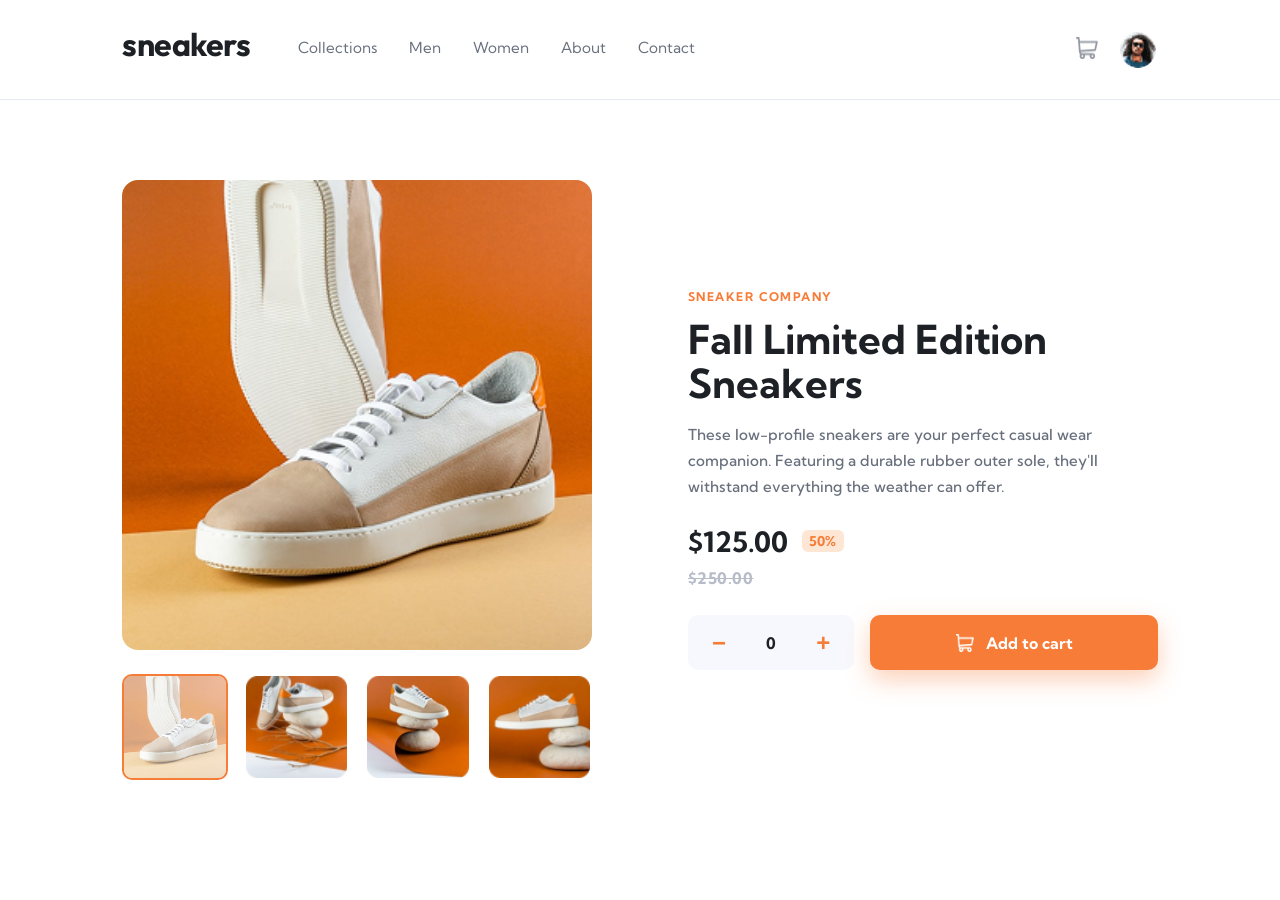
==== index.html @ 93771d0f "inital and final commit" ====
<!doctype html>
<html lang="en">
  <head>
    <meta charset="UTF-8" />
    <meta name="viewport" content="width=device-width, initial-scale=1.0" />
    <title>Sneakers</title>
    <link rel="preconnect" href="https://fonts.googleapis.com" />
    <link rel="preconnect" href="https://fonts.gstatic.com" crossorigin />
    <link
      href="https://fonts.googleapis.com/css2?family=Kumbh+Sans:wght@400;700&family=Outfit:wght@700&display=swap"
      rel="stylesheet"
    />
    <link rel="stylesheet" href="styles.css" />
  </head>
  <body>
    <header>
      <div class="nav-left">
        <button class="hamburger" aria-label="Open menu">
          <span></span>
          <span></span>
          <span></span>
        </button>
        <a href="#" class="logo">sneakers</a>
        <nav>
          <a href="#">Collections</a>
          <a href="#">Men</a>
          <a href="#">Women</a>
          <a href="#">About</a>
          <a href="#">Contact</a>
        </nav>
      </div>

      <div class="nav-right">
        <button class="cart-btn" aria-label="Open cart" id="cart-toggle">
          <img src="assets/cart-logo.png" alt="cart logo" />
          <span class="cart-count" id="cart-count" style="display: none"
            >0</span
          >
        </button>

        <div class="cart-dropdown" id="cart-dropdown">
          <div class="cart-dropdown-header">Cart</div>
          <div class="cart-dropdown-body" id="cart-body">
            <p
              style="
                color: var(--gray);
                font-size: 0.9rem;
                text-align: center;
                padding: 1rem 0;
              "
            >
              Your cart is empty.
            </p>
          </div>
        </div>

        <img src="assets/profile-pic.png" alt="User avatar" class="avatar" />
      </div>
    </header>

    <main>
      <section class="gallery">
        <div class="gallery-main">
          <img
            src="assets/image1.png"
            alt="Fall Limited Edition Sneakers"
            id="main-img"
          />
          <button
            class="gallery-nav gallery-prev"
            aria-label="Previous image"
            id="prev-btn"
          >
            <svg viewBox="0 0 12 18"><polyline points="11 1 2 9 11 17" /></svg>
          </button>
          <button
            class="gallery-nav gallery-next"
            aria-label="Next image"
            id="next-btn"
          >
            <svg viewBox="0 0 12 18"><polyline points="1 1 10 9 1 17" /></svg>
          </button>
        </div>
        <div class="gallery-thumbs">
          <button class="thumb-btn active" data-index="0">
            <img src="assets/image1.png" alt="Product thumbnail 1" />
          </button>
          <button class="thumb-btn" data-index="1">
            <img src="assets/image2.png" alt="Product thumbnail 2" />
          </button>
          <button class="thumb-btn" data-index="2">
            <img src="assets/image3.png" alt="Product thumbnail 3" />
          </button>
          <button class="thumb-btn" data-index="3">
            <img src="assets/image4.png" alt="Product thumbnail 4" />
          </button>
        </div>
      </section>

      <section class="product">
        <p class="product-brand">Sneaker Company</p>
        <h1 class="product-title">Fall Limited Edition Sneakers</h1>
        <p class="product-desc">
          These low-profile sneakers are your perfect casual wear companion.
          Featuring a durable rubber outer sole, they'll withstand everything
          the weather can offer.
        </p>

        <div class="pricing">
          <div class="pricing-left">
            <span class="price-current">$125.00</span>
            <span class="price-badge">50%</span>
          </div>
          <span class="price-original">$250.00</span>
        </div>

        <div class="quantity-cart">
          <div class="quantity">
            <button
              class="qty-btn"
              id="qty-minus"
              aria-label="Decrease quantity"
            >
              &#8722;
            </button>
            <span class="qty-value" id="qty-value">0</span>
            <button
              class="qty-btn"
              id="qty-plus"
              aria-label="Increase quantity"
            >
              &#43;
            </button>
          </div>
          <button class="btn-add" id="add-to-cart">
            <img class="cart-logo" src="assets/cart-logo.png" alt="cart" />
            Add to cart
          </button>
        </div>
      </section>
    </main>

    <script src="main.js"></script>
  </body>
</html>
---- styles.css ----
@import url("https://fonts.googleapis.com/css2?family=Kumbh+Sans:wght@400;700&family=Outfit:wght@700&display=swap");

*,
*::before,
*::after {
  box-sizing: border-box;
  margin: 0;
  padding: 0;
}

:root {
  --orange: #f77c37;
  --orange-pale: #fde6d4;
  --dark: #1d2025;
  --gray: #69707d;
  --light-gray: #b6bcc8;
  --border: #e4e9f2;
  --white: #ffffff;
}

body {
  font-family: "Kumbh Sans", sans-serif;
  background: var(--white);
  color: var(--dark);
}

header {
  display: flex;
  align-items: center;
  justify-content: space-between;
  padding: 1.25rem 1.5rem;
  border-bottom: 1px solid var(--border);
  position: sticky;
  top: 0;
  background: var(--white);
  z-index: 100;
}

.nav-left {
  display: flex;
  align-items: center;
  gap: 1rem;
}

.hamburger {
  background: none;
  border: none;
  cursor: pointer;
  display: flex;
  flex-direction: column;
  gap: 5px;
  padding: 4px;
}

.hamburger span {
  display: block;
  width: 22px;
  height: 2px;
  background: var(--dark);
  border-radius: 2px;
}

.logo {
  font-family: "Outfit", sans-serif;
  font-size: 2rem;
  font-weight: 700;
  color: var(--dark);
  margin-bottom: 11px;
  text-decoration: none;
  letter-spacing: -0.5px;
}

nav {
  display: none;
}

.nav-right {
  display: flex;
  align-items: center;
  gap: 1rem;
  position: relative;
}

.cart-btn {
  background: none;
  border: none;
  cursor: pointer;
  position: relative;
  padding: 4px;
}

.cart-btn img {
  width: 22px;
  height: 22px;
  opacity: 0.7;
  transition: opacity 0.2s;
}

.cart-btn:hover img {
  opacity: 1;
}

.cart-count {
  position: absolute;
  top: 0;
  right: 0;
  background: var(--orange);
  color: var(--white);
  font-size: 0.6rem;
  font-weight: 700;
  width: 16px;
  height: 16px;
  border-radius: 50%;
  display: flex;
  align-items: center;
  justify-content: center;
}

.avatar {
  width: 32px;
  height: 32px;
  border-radius: 50%;
  object-fit: cover;
  border: 2px solid transparent;
  transition: border-color 0.2s;
  cursor: pointer;
}

.avatar:hover {
  border-color: var(--orange);
}

.cart-dropdown {
  display: none;
  position: absolute;
  top: calc(100% + 1rem);
  right: 0;
  background: var(--white);
  border-radius: 12px;
  box-shadow: 0 8px 40px rgba(0, 0, 0, 0.15);
  width: 320px;
  z-index: 200;
  overflow: hidden;
}

.cart-dropdown.open {
  display: block;
}

.cart-dropdown-header {
  padding: 1.25rem 1.5rem;
  border-bottom: 1px solid var(--border);
  font-weight: 700;
  font-size: 0.95rem;
}

.cart-dropdown-body {
  padding: 1.5rem;
  display: flex;
  flex-direction: column;
  gap: 1rem;
}

.cart-item {
  display: flex;
  align-items: center;
  gap: 1rem;
}

.cart-item img {
  width: 52px;
  height: 52px;
  border-radius: 6px;
  object-fit: cover;
}

.cart-item-info {
  flex: 1;
}

.cart-item-name {
  font-size: 0.9rem;
  color: var(--gray);
  margin-bottom: 4px;
}

.cart-item-price {
  font-size: 0.9rem;
  color: var(--gray);
}

.cart-item-price strong {
  color: var(--dark);
  font-weight: 700;
}

.cart-delete {
  background: none;
  border: none;
  cursor: pointer;
  padding: 4px;
}

.cart-delete svg {
  width: 16px;
  height: 16px;
  fill: var(--light-gray);
  transition: fill 0.2s;
}

.cart-delete:hover svg {
  fill: var(--dark);
}

.btn-checkout {
  display: block;
  width: 100%;
  padding: 1rem;
  background: var(--orange);
  color: var(--white);
  border: none;
  border-radius: 10px;
  font-family: "Kumbh Sans", sans-serif;
  font-weight: 700;
  font-size: 0.95rem;
  cursor: pointer;
  transition: background 0.2s;
}

.btn-checkout:hover {
  background: #e06820;
}

.gallery {
  position: relative;
}

.gallery-main {
  position: relative;
  overflow: hidden;
  aspect-ratio: 1 / 1;
}

.gallery-main img {
  width: 100%;
  height: 100%;
  object-fit: cover;
  display: block;
}

.gallery-nav {
  position: absolute;
  top: 50%;
  transform: translateY(-50%);
  background: var(--white);
  border: none;
  border-radius: 50%;
  width: 40px;
  height: 40px;
  display: flex;
  align-items: center;
  justify-content: center;
  cursor: pointer;
  box-shadow: 0 2px 10px rgba(0, 0, 0, 0.1);
  transition: background 0.2s;
}

.gallery-nav:hover {
  background: var(--orange-pale);
}

.gallery-nav svg {
  width: 10px;
  height: 10px;
  fill: none;
  stroke: var(--dark);
  stroke-width: 3;
  stroke-linecap: round;
  stroke-linejoin: round;
}

.gallery-prev {
  left: 1rem;
}

.gallery-next {
  right: 1rem;
}

.gallery-thumbs {
  display: none;
}

.product {
  padding: 1.75rem 1.5rem 3rem;
}

.product-brand {
  font-size: 0.75rem;
  font-weight: 700;
  letter-spacing: 0.12em;
  text-transform: uppercase;
  color: var(--orange);
  margin-bottom: 0.85rem;
}

.product-title {
  font-family: "Kumbh Sans", sans-serif;
  font-size: 1.75rem;
  font-weight: 700;
  line-height: 1.1;
  color: var(--dark);
  margin-bottom: 1rem;
}

.product-desc {
  font-size: 0.95rem;
  font-weight: 500;
  line-height: 1.7;
  color: var(--gray);
  margin-bottom: 1.5rem;
}

.pricing {
  display: flex;
  align-items: center;
  justify-content: space-between;
  margin-bottom: 1.5rem;
}

.pricing-left {
  display: flex;
  align-items: center;
  gap: 0.85rem;
}

.price-current {
  font-size: 1.75rem;
  font-weight: 700;
  color: var(--dark);
}

.price-badge {
  background: var(--orange-pale);
  color: var(--orange);
  font-size: 0.85rem;
  font-weight: 700;
  padding: 0.2em 0.55em;
  border-radius: 6px;
}

.price-original {
  font-family: "Kumbh Sans", sans-serif;
  font-size: 1rem;
  font-weight: 700;
  line-height: 26px;
  letter-spacing: 0.03em;
  color: var(--light-gray);
  text-decoration: line-through;
}

.quantity-cart {
  display: flex;
  flex-direction: column;
  gap: 1rem;
}

.quantity {
  display: flex;
  align-items: center;
  justify-content: space-between;
  background: #f7f8fd;
  border-radius: 10px;
  padding: 0.85rem 1.25rem;
}

.qty-btn {
  background: none;
  border: none;
  cursor: pointer;
  color: var(--orange);
  font-size: 1.5rem;
  font-weight: 700;
  line-height: 1;
  padding: 0 4px;
  transition: opacity 0.2s;
}

.qty-btn:hover {
  opacity: 0.7;
}

.qty-value {
  font-weight: 700;
  font-size: 1rem;
  color: var(--dark);
  min-width: 2ch;
  text-align: center;
}

.btn-add {
  display: flex;
  align-items: center;
  justify-content: center;
  gap: 0.75rem;
  width: 100%;
  padding: 1.1rem;
  background: var(--orange);
  color: var(--white);
  border: none;
  border-radius: 10px;
  font-family: "Kumbh Sans", sans-serif;
  font-weight: 700;
  font-size: 1rem;
  cursor: pointer;
  box-shadow: 0 10px 25px rgba(247, 124, 55, 0.35);
  transition:
    background 0.2s,
    box-shadow 0.2s;
}

.btn-add:hover {
  background: #ffb76b;
  box-shadow: 0 10px 25px rgba(247, 124, 55, 0.5);
}

.btn-add img {
  width: 18px;
  height: 18px;
  filter: brightness(0) invert(1);
}

@media (min-width: 768px) {
  header {
    padding: 1.5rem 2.5rem;
  }

  .hamburger {
    display: none;
  }

  nav {
    display: flex;
    align-items: center;
    gap: 2rem;
    margin-left: 2rem;
  }

  nav a {
    text-decoration: none;
    color: var(--gray);
    font-size: 0.95rem;
    font-weight: 400;
    position: relative;
    padding-bottom: 4px;
    transition: color 0.2s;
  }

  nav a::after {
    content: "";
    position: absolute;
    bottom: -40px;
    left: 0;
    width: 0;
    height: 3px;
    background: var(--orange);
    transition: width 0.25s;
  }

  nav a:hover,
  nav a.active {
    color: var(--dark);
  }

  nav a:hover::after,
  nav a.active::after {
    width: 100%;
  }

  .avatar {
    width: 40px;
    height: 40px;
  }

  .gallery {
    display: flex;
    flex-direction: column;
    gap: 1.5rem;
  }

  .gallery-nav {
    display: none;
  }

  .gallery-main {
    border-radius: 16px;
    cursor: pointer;
  }

  .gallery-thumbs {
    display: flex;
    gap: 1rem;
  }

  .thumb-btn {
    background: none;
    border: 2px solid transparent;
    border-radius: 10px;
    overflow: hidden;
    cursor: pointer;
    flex: 1;
    aspect-ratio: 1 / 1;
    transition: border-color 0.2s;
    padding: 0;
  }

  .thumb-btn.active {
    border-color: var(--orange);
  }

  .thumb-btn img {
    width: 100%;
    height: 100%;
    object-fit: cover;
    display: block;
    transition: opacity 0.2s;
  }

  .thumb-btn.active img,
  .thumb-btn:hover img {
    opacity: 0.5;
  }

  .product-title {
    font-size: 2.5rem;
  }

  .pricing {
    flex-direction: column;
    align-items: flex-start;
    gap: 0.4rem;
  }

  .quantity-cart {
    flex-direction: row;
  }

  .quantity {
    flex: 1;
  }

  .btn-add {
    flex: 2;
  }
}

@media (min-width: 1024px) {
  body > header {
    padding-left: calc((100% - 1100px) / 2 + 2rem);
    padding-right: calc((100% - 1100px) / 2 + 2rem);
  }

  main {
    max-width: 1100px;
    margin: 0 auto;
    display: grid;
    grid-template-columns: 1fr 1fr;
    gap: 6rem;
    align-items: center;
    padding: 5rem 2rem;
  }

  .product {
    padding: 0;
  }
}
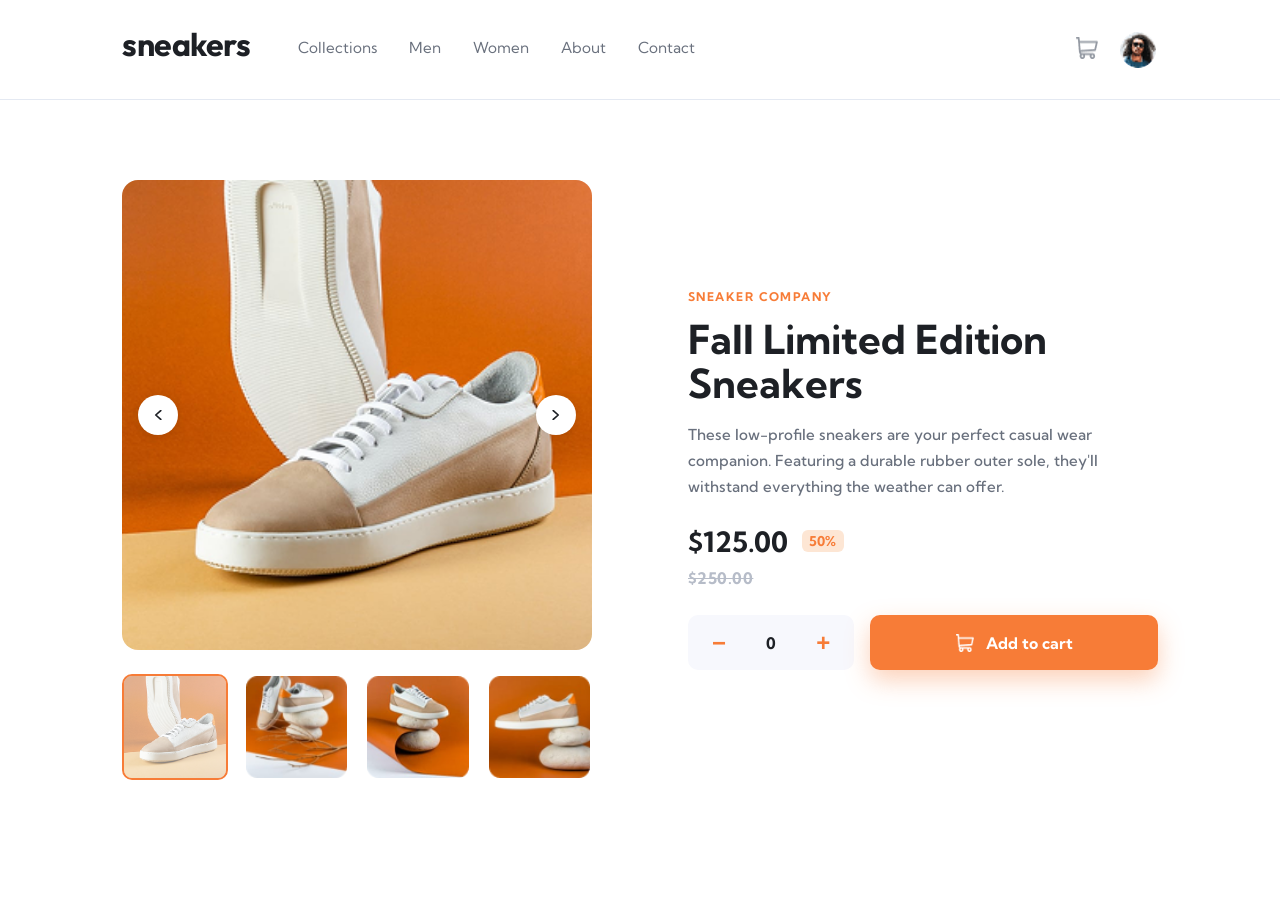
==== commit a368c02a: "vso boloa" ====
--- a/index.html
+++ b/index.html
@@ -58,6 +58,21 @@
       </div>
     </header>
 
+    <div class="overlay"></div>
+
+<aside class="mobile-menu">
+  <button id="close-menu" class="close-menu" aria-label="Close menu">
+    <img src="assets/X-icon.png" alt="" />
+  </button>
+  <nav class="mobile-nav">
+    <a href="#">Collections</a>
+    <a href="#">Men</a>
+    <a href="#">Women</a>
+    <a href="#">About</a>
+    <a href="#">Contact</a>
+  </nav>
+</aside>
+
     <main>
       <section class="gallery">
         <div class="gallery-main">
@@ -140,6 +155,52 @@
       </section>
     </main>
 
+    <div id="lightbox-overlay" class="lightbox-overlay">
+      <div class="lightbox">
+    
+        <button id="lightbox-close" class="lightbox-close">
+          <img src="assets/X-icon.png" alt="">
+        </button>
+    
+        <button id="lightbox-prev" class="gallery-nav gallery-prev">
+          <svg viewBox="0 0 12 18">
+            <polyline points="11 1 2 9 11 17" />
+          </svg>
+        </button>
+    
+        <img
+          id="lightbox-main-img"
+          src="assets/image1.png"
+          alt="Product image"
+        >
+    
+        <button id="lightbox-next" class="gallery-nav gallery-next">
+          <svg viewBox="0 0 12 18">
+            <polyline points="1 1 10 9 1 17" />
+          </svg>
+        </button>
+    
+        <div class="lightbox-thumbs">
+          <button class="lightbox-thumb" data-index="0">
+            <img src="assets/image1.png" alt="">
+          </button>
+    
+          <button class="lightbox-thumb" data-index="1">
+            <img src="assets/image2.png" alt="">
+          </button>
+    
+          <button class="lightbox-thumb" data-index="2">
+            <img src="assets/image3.png" alt="">
+          </button>
+    
+          <button class="lightbox-thumb" data-index="3">
+            <img src="assets/image4.png" alt="">
+          </button>
+        </div>
+    
+      </div>
+    </div>
+
     <script src="main.js"></script>
   </body>
 </html>
--- a/styles.css
+++ b/styles.css
@@ -50,6 +50,7 @@
   flex-direction: column;
   gap: 5px;
   padding: 4px;
+  margin-bottom: 5px;
 }
 
 .hamburger span {
@@ -68,6 +69,143 @@
   margin-bottom: 11px;
   text-decoration: none;
   letter-spacing: -0.5px;
+}
+
+.overlay {
+  position: fixed;
+  inset: 0;
+  background: rgba(0, 0, 0, 0.4);
+
+  backdrop-filter: blur(4px);
+
+  opacity: 0;
+  visibility: hidden;
+
+  transition: all 0.3s ease;
+
+  z-index: 900;
+}
+
+.lightbox-overlay {
+  position: fixed;
+  inset: 0;
+
+  background: rgba(0, 0, 0, 0.75);
+
+  display: none;
+
+  justify-content: center;
+  align-items: center;
+
+  z-index: 1000;
+}
+
+.lightbox-overlay.open {
+  display: flex;
+}
+
+.lightbox {
+  position: relative;
+  width: 550px;
+}
+
+.lightbox-main-img {
+  width: 100%;
+}
+
+#lightbox-main-img {
+  width: 100%;
+  border-radius: 16px;
+}
+
+.lightbox-thumbs {
+  display: flex;
+  gap: 1rem;
+  margin-top: 1rem;
+}
+
+.lightbox-thumb {
+  flex: 1;
+  border: none;
+  background: none;
+  cursor: pointer;
+}
+
+.lightbox-thumb img {
+  width: 100%;
+  border-radius: 10px;
+}
+
+.lightbox-close {
+  position: absolute;
+  right: 0;
+  top: -40px;
+
+  background: none;
+  border: none;
+  cursor: pointer;
+}
+
+
+.mobile-menu {
+  position: fixed;
+  top: 0;
+  left: 0;
+
+  width: 250px;
+  height: 100vh;
+
+  background: white;
+
+  transform: translateX(-100%);
+  transition: transform 0.3s ease;
+
+  z-index: 1000;
+
+  padding: 6rem 2rem 2rem;
+}
+
+.mobile-nav {
+  display: flex;
+  flex-direction: column;
+  gap: 1.5rem;
+}
+
+.mobile-nav a {
+  text-decoration: none;
+  color: var(--dark);
+  font-weight: 700;
+  font-size: 1.1rem;
+  font-family: Kumbh Sans;
+  font-style: Bold;
+  line-height: 100%;
+  letter-spacing: 3%;
+
+}
+
+.close-menu {
+  position: absolute;
+  top: 1.5rem;
+  left: 1.5rem;
+
+  background: none;
+  border: none;
+  cursor: pointer;
+  padding: 0;
+}
+
+.close-menu img {
+  width: 16px; /* adjust as needed */
+  height: 16px;
+  display: block;
+}
+.mobile-menu.open {
+  transform: translateX(0);
+}
+
+.overlay.open {
+  opacity: 1;
+  visibility: visible;
 }
 
 nav {
@@ -488,10 +626,19 @@
     gap: 1.5rem;
   }
 
-  .gallery-nav {
-    display: none;
-  }
-
+  .lightbox .gallery-nav {
+    display: flex;
+    z-index: 5;
+  }
+
+  .lightbox .gallery-prev {
+    left: -20px;
+  }
+  
+  .lightbox .gallery-next {
+    right: -20px;
+  }
+  
   .gallery-main {
     border-radius: 16px;
     cursor: pointer;
@@ -554,7 +701,7 @@
   }
 }
 
-@media (min-width: 1024px) {
+@media (min-width:768px) {
   body > header {
     padding-left: calc((100% - 1100px) / 2 + 2rem);
     padding-right: calc((100% - 1100px) / 2 + 2rem);
@@ -569,8 +716,30 @@
     align-items: center;
     padding: 5rem 2rem;
   }
+  .mobile-menu,
+  .overlay {
+    display: none;
+  }
 
   .product {
     padding: 0;
   }
-}
+
+  .lightbox-thumb {
+    border: 2px solid transparent;
+    border-radius: 10px;
+    overflow: hidden;
+  }
+
+  .lightbox-thumb.active {
+    border-color: var(--orange);
+  }
+
+  .lightbox-thumb.active img {
+    opacity: 0.4;
+  }
+
+  .lightbox-thumb img {
+    transition: opacity 0.2s;
+  }
+}
